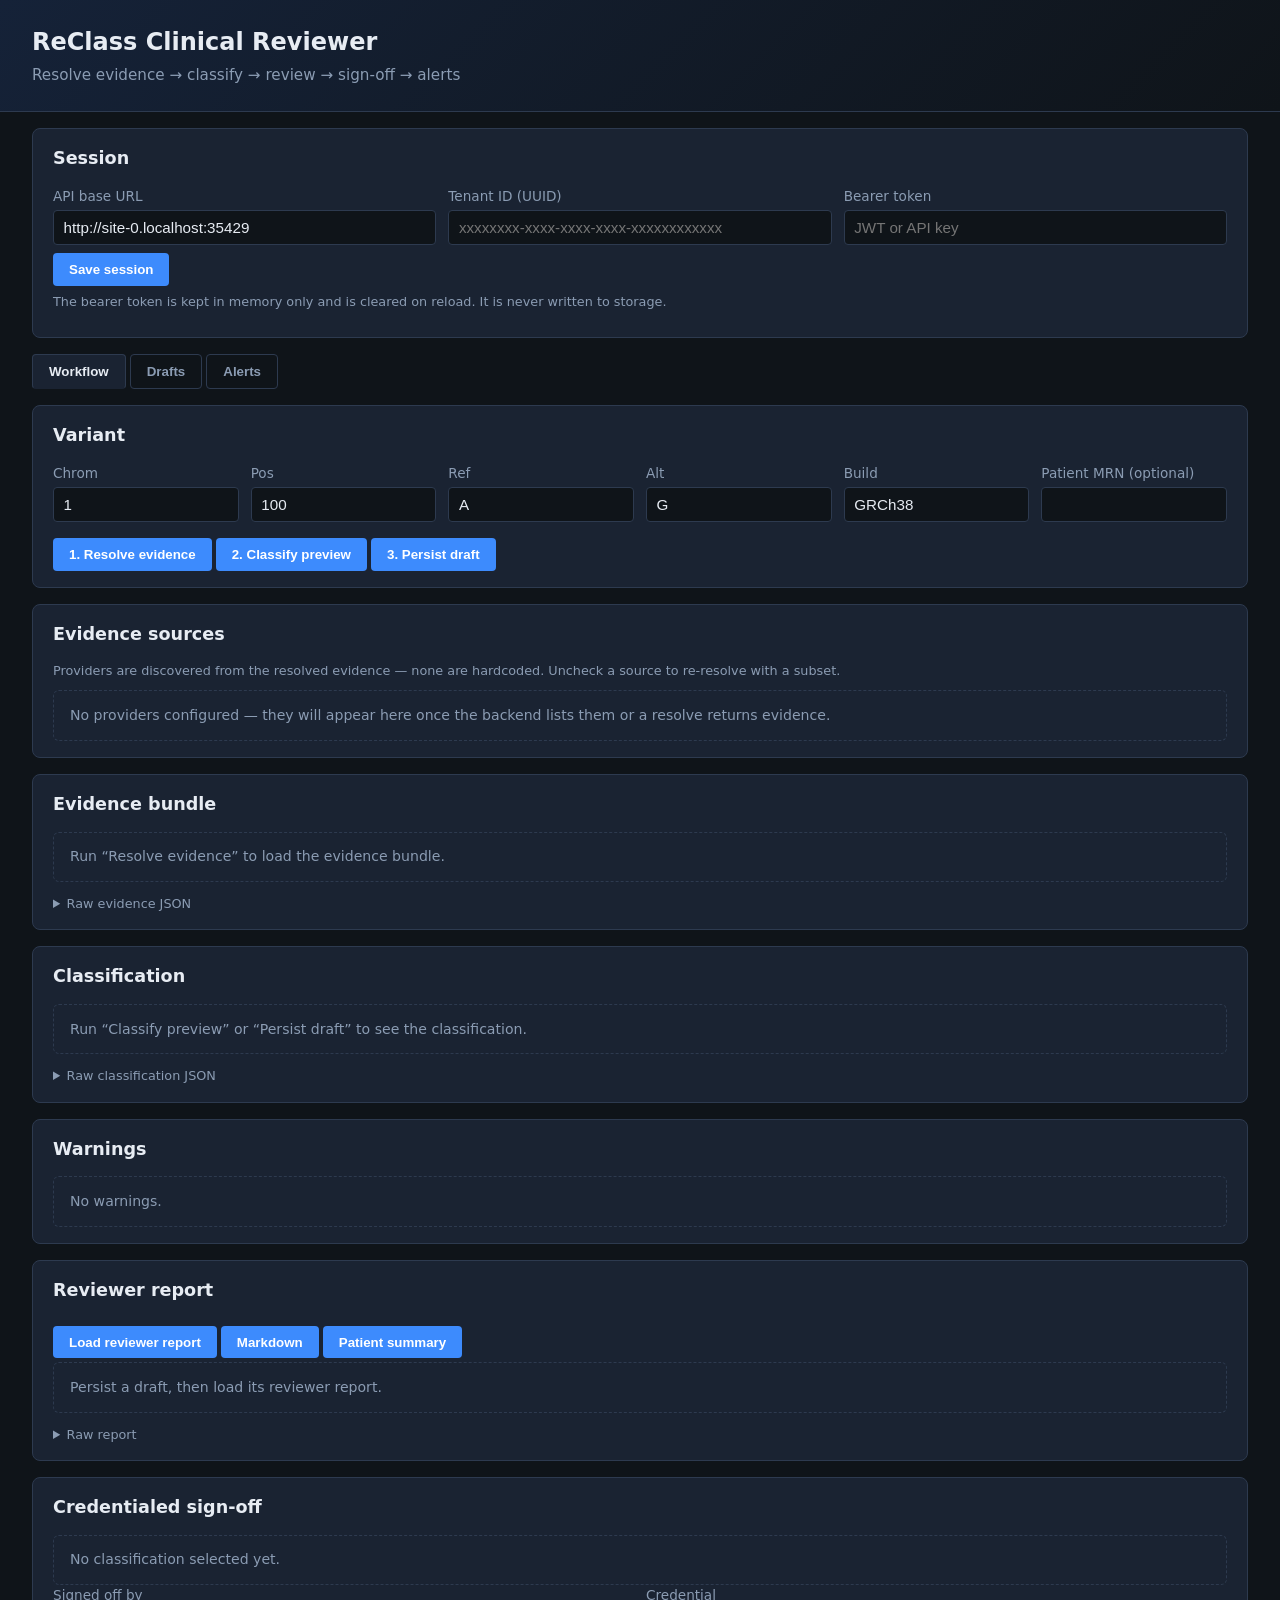
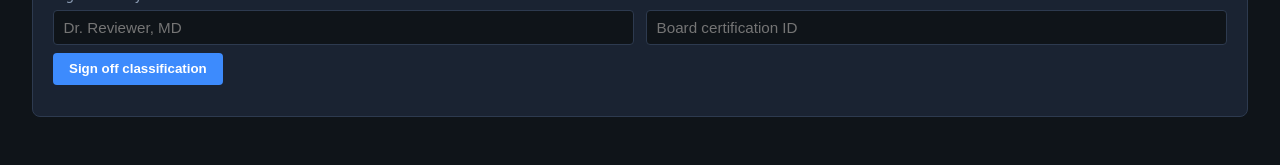
==== ReClass Model/frontend/index.html @ 257eba74 "V1" ====
<!DOCTYPE html>
<html lang="en">
<head>
  <meta charset="UTF-8">
  <meta name="viewport" content="width=device-width, initial-scale=1.0">
  <title>ReClass Reviewer</title>
  <link rel="stylesheet" href="styles.css">
</head>
<body>
  <header>
    <h1>ReClass Clinical Reviewer</h1>
    <p class="subtitle">Resolve evidence → classify → review → sign-off → alerts</p>
  </header>

  <section id="session-panel" class="panel">
    <h2>Session</h2>
    <div class="grid">
      <label>API base URL
        <input id="api-base" type="text" value="" placeholder="http://127.0.0.1:8000">
      </label>
      <label>Tenant ID (UUID)
        <input id="tenant-id" type="text" placeholder="xxxxxxxx-xxxx-xxxx-xxxx-xxxxxxxxxxxx">
      </label>
      <label>Bearer token
        <input id="bearer-token" type="password" placeholder="JWT or API key" autocomplete="off">
      </label>
    </div>
    <button id="save-session">Save session</button>
    <span id="session-status" class="status"></span>
    <p class="hint" id="token-hint"></p>
  </section>

  <nav class="tabs">
    <button class="tab active" data-tab="workflow">Workflow</button>
    <button class="tab" data-tab="drafts">Drafts</button>
    <button class="tab" data-tab="alerts">Alerts</button>
  </nav>

  <main id="tab-workflow" class="tab-panel active">
    <section class="panel">
      <h2>Variant</h2>
      <div class="grid variant-grid">
        <label>Chrom <input id="chrom" value="1"></label>
        <label>Pos <input id="pos" type="number" value="100"></label>
        <label>Ref <input id="ref" value="A"></label>
        <label>Alt <input id="alt" value="G"></label>
        <label>Build <input id="build" value="GRCh38"></label>
        <label>Patient MRN (optional) <input id="patient-mrn"></label>
      </div>
      <div class="actions">
        <button id="btn-resolve">1. Resolve evidence</button>
        <button id="btn-classify">2. Classify preview</button>
        <button id="btn-persist">3. Persist draft</button>
      </div>
    </section>

    <section class="panel">
      <h2>Evidence sources</h2>
      <p class="hint">Providers are discovered from the resolved evidence — none are hardcoded.
        Uncheck a source to re-resolve with a subset.</p>
      <div id="provider-panel" class="provider-panel"></div>
    </section>

    <section class="panel">
      <h2>Evidence bundle</h2>
      <div id="evidence-region" class="region"></div>
      <details class="raw">
        <summary>Raw evidence JSON</summary>
        <pre id="evidence-raw" class="output"></pre>
      </details>
    </section>

    <section class="panel">
      <h2>Classification</h2>
      <div id="classification-region" class="region"></div>
      <details class="raw">
        <summary>Raw classification JSON</summary>
        <pre id="classification-raw" class="output"></pre>
      </details>
    </section>

    <section class="panel">
      <h2>Warnings</h2>
      <div id="warnings-region" class="region"></div>
    </section>

    <section class="panel">
      <h2>Reviewer report</h2>
      <div class="actions">
        <button id="btn-reviewer-json">Load reviewer report</button>
        <button id="btn-reviewer-md">Markdown</button>
        <button id="btn-summary">Patient summary</button>
      </div>
      <div id="reviewer-region" class="region"></div>
      <details class="raw">
        <summary>Raw report</summary>
        <pre id="reviewer-raw" class="output"></pre>
      </details>
    </section>

    <section class="panel">
      <h2>Credentialed sign-off</h2>
      <div id="signoff-release" class="region"></div>
      <div class="grid">
        <label>Signed off by
          <input id="signer" placeholder="Dr. Reviewer, MD">
        </label>
        <label>Credential
          <input id="credential" placeholder="Board certification ID">
        </label>
      </div>
      <button id="btn-signoff">Sign off classification</button>
      <p id="signoff-status" class="status"></p>
    </section>
  </main>

  <main id="tab-drafts" class="tab-panel">
    <section class="panel">
      <h2>Draft classifications</h2>
      <button id="btn-list-drafts">Refresh list</button>
      <div id="draft-region" class="region"></div>
    </section>
  </main>

  <main id="tab-alerts" class="tab-panel">
    <section class="panel">
      <h2>Tier-crossing alerts</h2>
      <button id="btn-list-alerts">Refresh alerts</button>
      <div id="alert-region" class="region"></div>
    </section>
  </main>

  <script src="app.js"></script>
</body>
</html>
---- ReClass Model/frontend/styles.css ----
:root {
  --bg: #0f1419;
  --panel: #1a2332;
  --border: #2d3a4f;
  --text: #e7ecf3;
  --muted: #8b9cb3;
  --accent: #3d8bfd;
  --accent-hover: #5ca0ff;
  --danger: #f07178;
  --success: #7fd962;
  --serious: #ffb454;
  --path: #f07178;
  --benign: #7fd962;
  --vus: #ffb454;
}

* { box-sizing: border-box; }

body {
  margin: 0;
  font-family: "IBM Plex Sans", "Segoe UI", system-ui, sans-serif;
  background: var(--bg);
  color: var(--text);
  line-height: 1.5;
}

header {
  padding: 1.5rem 2rem;
  border-bottom: 1px solid var(--border);
  background: linear-gradient(135deg, #152238, #0f1419);
}

header h1 { margin: 0 0 0.25rem; font-size: 1.5rem; }
.subtitle { margin: 0; color: var(--muted); font-size: 0.95rem; }

.panel {
  background: var(--panel);
  border: 1px solid var(--border);
  border-radius: 8px;
  padding: 1rem 1.25rem;
  margin-bottom: 1rem;
}

.panel h2 { margin-top: 0; font-size: 1.1rem; }
.panel h3 { font-size: 0.95rem; margin: 0.75rem 0 0.4rem; color: var(--muted); }

.hint { color: var(--muted); font-size: 0.8rem; margin: 0.4rem 0 0.6rem; }

.grid {
  display: grid;
  grid-template-columns: repeat(auto-fit, minmax(200px, 1fr));
  gap: 0.75rem;
}

.variant-grid { grid-template-columns: repeat(auto-fit, minmax(120px, 1fr)); }

label {
  display: flex;
  flex-direction: column;
  gap: 0.25rem;
  font-size: 0.85rem;
  color: var(--muted);
}

input, select {
  padding: 0.5rem 0.6rem;
  border: 1px solid var(--border);
  border-radius: 4px;
  background: var(--bg);
  color: var(--text);
  font-size: 0.95rem;
  min-width: 0;
  width: 100%;
}

button {
  padding: 0.55rem 1rem;
  border: none;
  border-radius: 4px;
  background: var(--accent);
  color: #fff;
  font-weight: 600;
  cursor: pointer;
  margin-right: 0.5rem;
  margin-top: 0.5rem;
}

button:hover { background: var(--accent-hover); }
button.secondary { background: var(--border); }

.actions { margin-top: 0.5rem; display: flex; flex-wrap: wrap; gap: 0.25rem; }
.actions button { margin-right: 0; }

.tabs {
  display: flex;
  flex-wrap: wrap;
  gap: 0.25rem;
  padding: 1rem 2rem 0;
}

.tab {
  background: transparent;
  border: 1px solid var(--border);
  color: var(--muted);
  margin: 0;
}

.tab.active {
  background: var(--panel);
  color: var(--text);
  border-bottom-color: var(--panel);
}

.tab-panel {
  display: none;
  padding: 1rem 2rem 2rem;
}

.tab-panel.active { display: block; }

.output {
  background: var(--bg);
  border: 1px solid var(--border);
  border-radius: 4px;
  padding: 1rem;
  overflow: auto;
  max-height: 420px;
  font-family: "IBM Plex Mono", ui-monospace, monospace;
  font-size: 0.82rem;
  white-space: pre-wrap;
  word-break: break-word;
}

.output.md { white-space: pre-wrap; }

.status { color: var(--muted); font-size: 0.9rem; margin-left: 0.5rem; }
.status.ok { color: var(--success); }
.status.err { color: var(--danger); }

/* --- Collapsible raw JSON ------------------------------------------------- */
details.raw { margin-top: 0.75rem; }
details.raw summary {
  cursor: pointer;
  color: var(--muted);
  font-size: 0.8rem;
  user-select: none;
}
details.raw[open] summary { margin-bottom: 0.5rem; }

/* --- Region states (loading / error / empty) ------------------------------ */
.region { margin-top: 0.25rem; }

.region-state {
  display: flex;
  align-items: center;
  gap: 0.5rem;
  padding: 0.85rem 1rem;
  border: 1px dashed var(--border);
  border-radius: 6px;
  font-size: 0.88rem;
  color: var(--muted);
}
.region-state.error {
  display: block;
  border-style: solid;
  border-color: var(--danger);
  color: var(--danger);
  background: rgba(240, 113, 120, 0.08);
}
.region-state.error .region-msg { margin-top: 0.25rem; color: var(--text); word-break: break-word; }
.region-state.empty { color: var(--muted); }

.spinner {
  width: 1rem;
  height: 1rem;
  border: 2px solid var(--border);
  border-top-color: var(--accent);
  border-radius: 50%;
  display: inline-block;
  animation: spin 0.7s linear infinite;
}
@keyframes spin { to { transform: rotate(360deg); } }

/* --- Tables --------------------------------------------------------------- */
.table-wrap { overflow-x: auto; margin: 0.25rem 0 0.5rem; }
.table-wrap table {
  border-collapse: collapse;
  width: 100%;
  font-size: 0.85rem;
  min-width: 480px;
}
.table-wrap th, .table-wrap td {
  text-align: left;
  padding: 0.45rem 0.6rem;
  border-bottom: 1px solid var(--border);
  white-space: nowrap;
}
.table-wrap th { color: var(--muted); font-weight: 600; }
.table-wrap td { color: var(--text); }
.points { font-variant-numeric: tabular-nums; }
.total-points { margin-top: 0.4rem; font-size: 0.9rem; }

/* --- Chips / badges ------------------------------------------------------- */
.chip {
  display: inline-block;
  padding: 0.05rem 0.45rem;
  border-radius: 999px;
  font-size: 0.75rem;
  font-weight: 600;
}
.chip.path { background: rgba(240, 113, 120, 0.18); color: var(--path); }
.chip.benign { background: rgba(127, 217, 98, 0.18); color: var(--benign); }
.chip.neutral { background: rgba(139, 156, 179, 0.18); color: var(--muted); }

.tier-badge {
  display: inline-block;
  padding: 0.2rem 0.6rem;
  border-radius: 6px;
  font-weight: 700;
  font-size: 0.85rem;
}
.tier-badge.path { background: rgba(240, 113, 120, 0.18); color: var(--path); }
.tier-badge.benign { background: rgba(127, 217, 98, 0.18); color: var(--benign); }
.tier-badge.vus { background: rgba(255, 180, 84, 0.18); color: var(--vus); }

/* --- Release / sign-off state -------------------------------------------- */
.release-badge {
  padding: 0.6rem 0.85rem;
  border-radius: 6px;
  margin-bottom: 0.5rem;
}
.release-badge.draft { background: rgba(255, 180, 84, 0.12); border: 1px solid var(--serious); color: var(--serious); }
.release-badge.signed { background: rgba(127, 217, 98, 0.12); border: 1px solid var(--success); color: var(--success); }

/* --- Key/value lists ------------------------------------------------------ */
dl.kv {
  display: grid;
  grid-template-columns: max-content 1fr;
  gap: 0.2rem 0.75rem;
  margin: 0.5rem 0;
  font-size: 0.85rem;
}
dl.kv dt { color: var(--muted); }
dl.kv dd { margin: 0; word-break: break-word; }

/* --- Classification / report blocks -------------------------------------- */
.clf-header { display: flex; align-items: center; gap: 0.75rem; flex-wrap: wrap; }
.clf-points { color: var(--muted); font-size: 0.9rem; }
.preview-note { color: var(--serious); font-size: 0.85rem; margin-bottom: 0.5rem; }
.report-title { font-weight: 700; margin-bottom: 0.5rem; }
.report-block { border-top: 1px solid var(--border); padding-top: 0.6rem; margin-top: 0.6rem; }
.report-block:first-of-type { border-top: none; }
.source-name, .history-sub { color: var(--muted); font-size: 0.8rem; margin-top: 0.5rem; text-transform: uppercase; letter-spacing: 0.03em; }
.overrides-title { color: var(--serious); font-size: 0.82rem; margin-top: 0.4rem; }
.overrides ul, .limitations ul { margin: 0.25rem 0; padding-left: 1.1rem; font-size: 0.85rem; }
.plain-language { margin: 0.4rem 0; }
.next-steps { color: var(--muted); font-size: 0.88rem; }

/* --- Warnings ------------------------------------------------------------- */
.warnings-list { margin: 0; padding-left: 1.1rem; }
.warning-item { color: var(--serious); font-size: 0.85rem; }

/* --- Provider panel ------------------------------------------------------- */
.provider-list { display: flex; flex-wrap: wrap; gap: 0.5rem; }
.provider-item {
  flex-direction: row;
  align-items: center;
  gap: 0.4rem;
  padding: 0.35rem 0.6rem;
  border: 1px solid var(--border);
  border-radius: 6px;
  color: var(--text);
  font-size: 0.85rem;
}
.provider-item input { width: auto; }
.provider-name { font-weight: 600; }
.provider-version { color: var(--muted); font-size: 0.75rem; }

/* --- Drafts list ---------------------------------------------------------- */
.draft-list { list-style: none; padding: 0; margin: 0.5rem 0 0; }
.draft-row {
  display: flex;
  align-items: center;
  gap: 0.6rem;
  flex-wrap: wrap;
  padding: 0.6rem 0.75rem;
  border: 1px solid var(--border);
  border-radius: 6px;
  margin-bottom: 0.5rem;
  cursor: pointer;
}
.draft-row:hover { border-color: var(--accent); }
.draft-key { font-weight: 600; }
.draft-id { color: var(--muted); font-size: 0.78rem; word-break: break-all; }

/* --- Alerts --------------------------------------------------------------- */
.alert-card {
  border: 1px solid var(--border);
  border-radius: 6px;
  padding: 1rem;
  margin-bottom: 0.75rem;
}
.alert-card.serious { border-color: var(--serious); }
.alert-card .tier-change { font-weight: 700; display: flex; align-items: center; gap: 0.4rem; flex-wrap: wrap; }
.alert-card .meta { color: var(--muted); font-size: 0.85rem; margin: 0.4rem 0; word-break: break-word; }
.alert-actions { display: flex; flex-wrap: wrap; gap: 0.25rem; }
.alert-actions button { font-size: 0.85rem; padding: 0.35rem 0.7rem; margin: 0; }

#session-panel { margin: 1rem 2rem 0; }

/* --- Responsive: hold the layout at ~375px -------------------------------- */
@media (max-width: 480px) {
  header { padding: 1rem 1rem; }
  header h1 { font-size: 1.25rem; }
  #session-panel { margin: 0.75rem 1rem 0; }
  .tabs { padding: 0.75rem 1rem 0; }
  .tab-panel { padding: 0.75rem 1rem 1.5rem; }
  .panel { padding: 0.85rem 0.9rem; }
  .grid, .variant-grid { grid-template-columns: 1fr; }
  .actions { flex-direction: column; align-items: stretch; }
  .actions button { width: 100%; margin-right: 0; }
  dl.kv { grid-template-columns: 1fr; gap: 0 0.25rem; }
  dl.kv dt { margin-top: 0.35rem; }
  .tab { flex: 1 1 auto; text-align: center; }
}
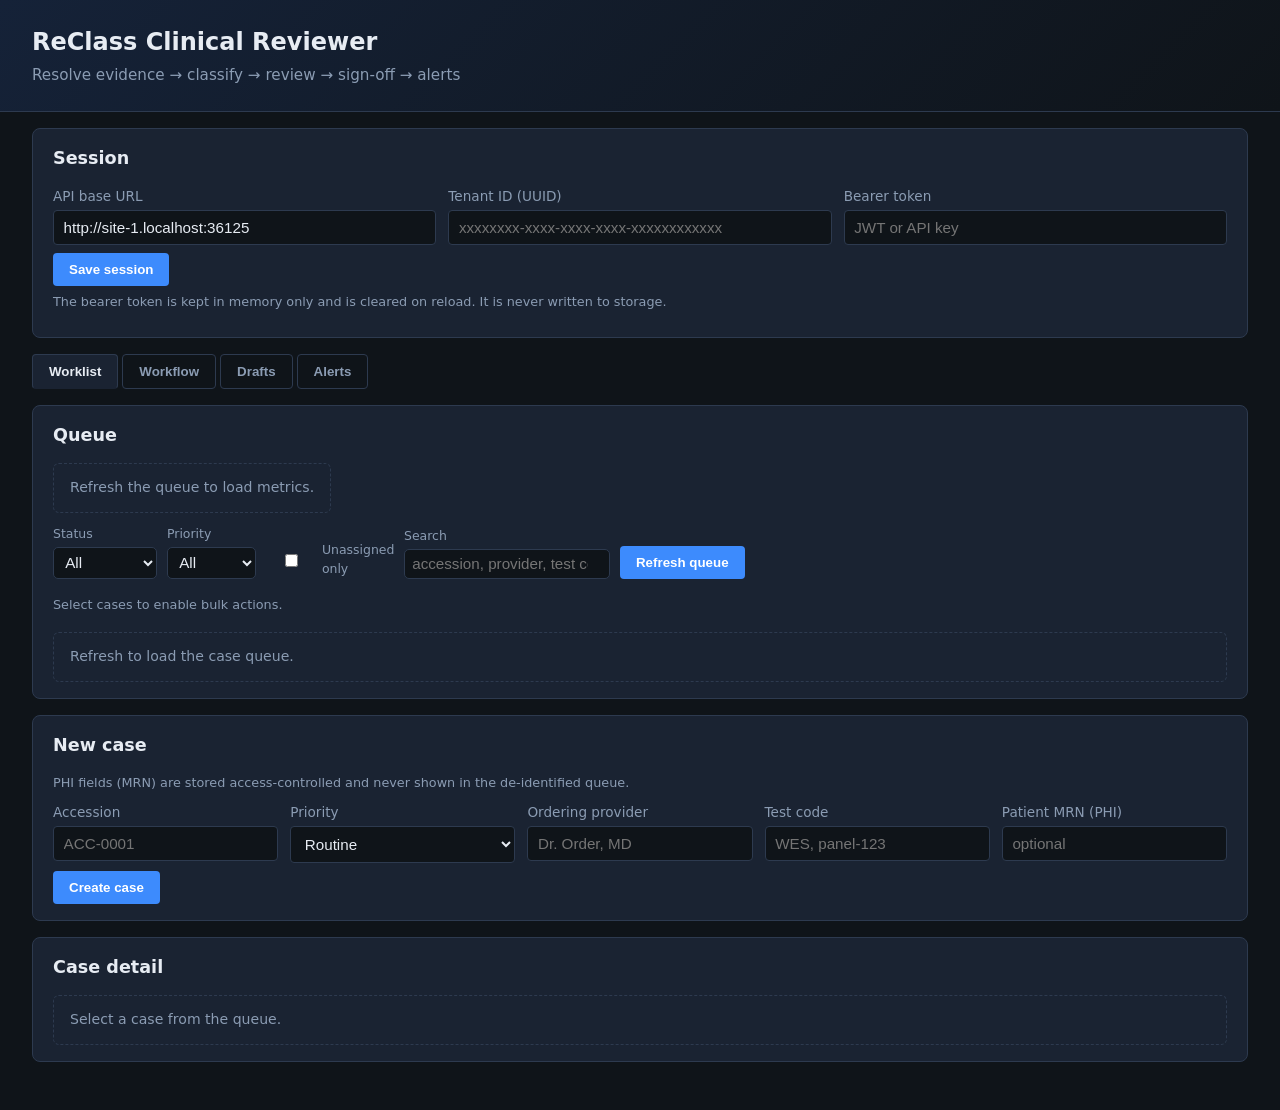
==== commit 6a41bf5b: "Land scalable-product feature layer and sync project docs Commit the 2026-06-19 feature tranche that" ====
--- a/ReClass Model/frontend/index.html
+++ b/ReClass Model/frontend/index.html
@@ -31,12 +31,79 @@
   </section>
 
   <nav class="tabs">
-    <button class="tab active" data-tab="workflow">Workflow</button>
+    <button class="tab active" data-tab="worklist">Worklist</button>
+    <button class="tab" data-tab="workflow">Workflow</button>
     <button class="tab" data-tab="drafts">Drafts</button>
     <button class="tab" data-tab="alerts">Alerts</button>
   </nav>
 
-  <main id="tab-workflow" class="tab-panel active">
+  <main id="tab-worklist" class="tab-panel active">
+    <section class="panel">
+      <h2>Queue</h2>
+      <div id="wl-metrics" class="wl-metrics region"></div>
+      <div class="wl-filters">
+        <label>Status
+          <select id="wl-status">
+            <option value="">All</option>
+            <option value="draft">Draft</option>
+            <option value="in_review">In review</option>
+            <option value="signed">Signed</option>
+            <option value="released">Released</option>
+            <option value="on_hold">On hold</option>
+            <option value="cancelled">Cancelled</option>
+          </select>
+        </label>
+        <label>Priority
+          <select id="wl-priority">
+            <option value="">All</option>
+            <option value="stat">STAT</option>
+            <option value="urgent">Urgent</option>
+            <option value="routine">Routine</option>
+          </select>
+        </label>
+        <label class="checkbox">
+          <input id="wl-unassigned" type="checkbox"> Unassigned only
+        </label>
+        <label>Search
+          <input id="wl-search" type="search" placeholder="accession, provider, test code">
+        </label>
+        <button id="btn-wl-refresh">Refresh queue</button>
+      </div>
+      <div class="wl-bulkbar-row">
+        <div id="wl-bulkbar" class="wl-bulkbar"></div>
+        <span id="wl-bulk-status" class="status"></span>
+      </div>
+      <div id="wl-queue" class="region"></div>
+    </section>
+
+    <section class="panel">
+      <h2>New case</h2>
+      <p class="hint">PHI fields (MRN) are stored access-controlled and never shown
+        in the de-identified queue.</p>
+      <div class="grid">
+        <label>Accession <input id="wl-accession" placeholder="ACC-0001"></label>
+        <label>Priority
+          <select id="wl-new-priority">
+            <option value="routine">Routine</option>
+            <option value="urgent">Urgent</option>
+            <option value="stat">STAT</option>
+          </select>
+        </label>
+        <label>Ordering provider <input id="wl-provider" placeholder="Dr. Order, MD"></label>
+        <label>Test code <input id="wl-test-code" placeholder="WES, panel-123"></label>
+        <label>Patient MRN (PHI) <input id="wl-mrn" placeholder="optional"></label>
+      </div>
+      <button id="btn-wl-create">Create case</button>
+      <span id="wl-create-status" class="status"></span>
+    </section>
+
+    <section class="panel">
+      <h2>Case detail</h2>
+      <div id="wl-detail" class="region"></div>
+    </section>
+  </main>
+
+  <main id="tab-workflow" class="tab-panel">
     <section class="panel">
       <h2>Variant</h2>
       <div class="grid variant-grid">
--- a/ReClass Model/frontend/styles.css
+++ b/ReClass Model/frontend/styles.css
@@ -322,4 +322,74 @@
   dl.kv { grid-template-columns: 1fr; gap: 0 0.25rem; }
   dl.kv dt { margin-top: 0.35rem; }
   .tab { flex: 1 1 auto; text-align: center; }
-}
+  .wl-filters { flex-direction: column; align-items: stretch; }
+}
+
+/* --------------------------------------------------------------------------- */
+/* Worklist (case queue)                                                       */
+/* --------------------------------------------------------------------------- */
+.wl-metrics { display: flex; flex-wrap: wrap; gap: 0.5rem; margin-bottom: 0.75rem; }
+.wl-metric {
+  display: flex; flex-direction: column; align-items: center;
+  min-width: 4.5rem; padding: 0.4rem 0.6rem; border: 1px solid var(--border);
+  border-radius: 6px; background: rgba(61, 139, 253, 0.06);
+}
+.wl-metric.alert { border-color: var(--danger); background: rgba(240, 113, 120, 0.1); }
+.wl-metric-value { font-size: 1.25rem; font-weight: 700; color: var(--text); }
+.wl-metric-label { font-size: 0.72rem; color: var(--muted); text-transform: uppercase; letter-spacing: 0.03em; }
+
+.wl-filters { display: flex; flex-wrap: wrap; gap: 0.6rem; align-items: flex-end; margin-bottom: 0.6rem; }
+.wl-filters label { display: flex; flex-direction: column; font-size: 0.78rem; color: var(--muted); gap: 0.2rem; }
+.wl-filters label.checkbox { flex-direction: row; align-items: center; gap: 0.35rem; }
+.wl-filters select, .wl-filters input[type="search"] {
+  background: var(--bg); color: var(--text); border: 1px solid var(--border);
+  border-radius: 5px; padding: 0.35rem 0.45rem;
+}
+
+/* Bulk-action bar: appears above the queue when ≥1 case is multi-selected. */
+.wl-bulkbar-row { display: flex; flex-wrap: wrap; align-items: center; gap: 0.5rem; margin-bottom: 0.5rem; }
+.wl-bulkbar { display: flex; flex-wrap: wrap; align-items: center; gap: 0.6rem; min-height: 1.6rem; }
+.wl-bulkbar.active {
+  padding: 0.4rem 0.6rem; border: 1px solid var(--accent); border-radius: 6px;
+  background: rgba(61, 139, 253, 0.08);
+}
+.wl-bulk-count { font-size: 0.82rem; font-weight: 600; color: var(--accent); }
+.wl-bulk-group { display: flex; flex-wrap: wrap; align-items: center; gap: 0.35rem; }
+.wl-bulk-group input { background: var(--bg); color: var(--text); border: 1px solid var(--border); border-radius: 5px; padding: 0.3rem 0.45rem; }
+.wl-bulk-group .wl-actions-label { margin-top: 0; }
+.wl-select { width: 1.6rem; text-align: center !important; }
+
+.wl-queue-table { overflow-x: auto; }
+.wl-queue-table table { width: 100%; border-collapse: collapse; font-size: 0.85rem; }
+.wl-queue-table th, .wl-queue-table td {
+  text-align: left; padding: 0.4rem 0.55rem; border-bottom: 1px solid var(--border); white-space: nowrap;
+}
+.wl-queue-table th { color: var(--muted); font-weight: 600; }
+.wl-row { cursor: pointer; }
+.wl-row:hover { background: rgba(61, 139, 253, 0.08); }
+
+.wl-chip {
+  display: inline-block; padding: 0.1rem 0.45rem; border-radius: 999px;
+  font-size: 0.72rem; font-weight: 600; border: 1px solid var(--border); color: var(--muted);
+}
+.wl-chip.status-draft { color: var(--muted); }
+.wl-chip.status-in_review { color: var(--accent); border-color: var(--accent); }
+.wl-chip.status-signed { color: var(--vus); border-color: var(--serious); }
+.wl-chip.status-released { color: var(--success); border-color: var(--success); }
+.wl-chip.status-on_hold { color: var(--serious); border-color: var(--serious); }
+.wl-chip.status-cancelled { color: var(--muted); text-decoration: line-through; }
+.wl-chip.prio-stat { color: var(--danger); border-color: var(--danger); }
+.wl-chip.prio-urgent { color: var(--serious); border-color: var(--serious); }
+.wl-chip.prio-routine { color: var(--muted); }
+.wl-chip.sla-overdue { color: var(--danger); border-color: var(--danger); background: rgba(240, 113, 120, 0.12); }
+.wl-chip.sla-due_soon { color: var(--serious); border-color: var(--serious); }
+.wl-chip.sla-on_track { color: var(--success); }
+
+.wl-detail-head { display: flex; flex-wrap: wrap; gap: 0.5rem; align-items: center; margin-bottom: 0.5rem; }
+.wl-detail-meta { display: grid; grid-template-columns: auto 1fr; gap: 0.15rem 0.75rem; margin: 0.4rem 0 0.6rem; font-size: 0.85rem; }
+.wl-detail-meta dt { color: var(--muted); }
+.wl-detail-meta dd { margin: 0; color: var(--text); word-break: break-word; }
+.wl-assign { display: flex; gap: 0.4rem; margin: 0.4rem 0; }
+.wl-assign input { flex: 1 1 auto; background: var(--bg); color: var(--text); border: 1px solid var(--border); border-radius: 5px; padding: 0.35rem 0.45rem; }
+.wl-actions-label { font-size: 0.78rem; color: var(--muted); text-transform: uppercase; letter-spacing: 0.03em; margin-top: 0.4rem; }
+.wl-transitions { display: flex; flex-wrap: wrap; gap: 0.4rem; margin-top: 0.3rem; }
